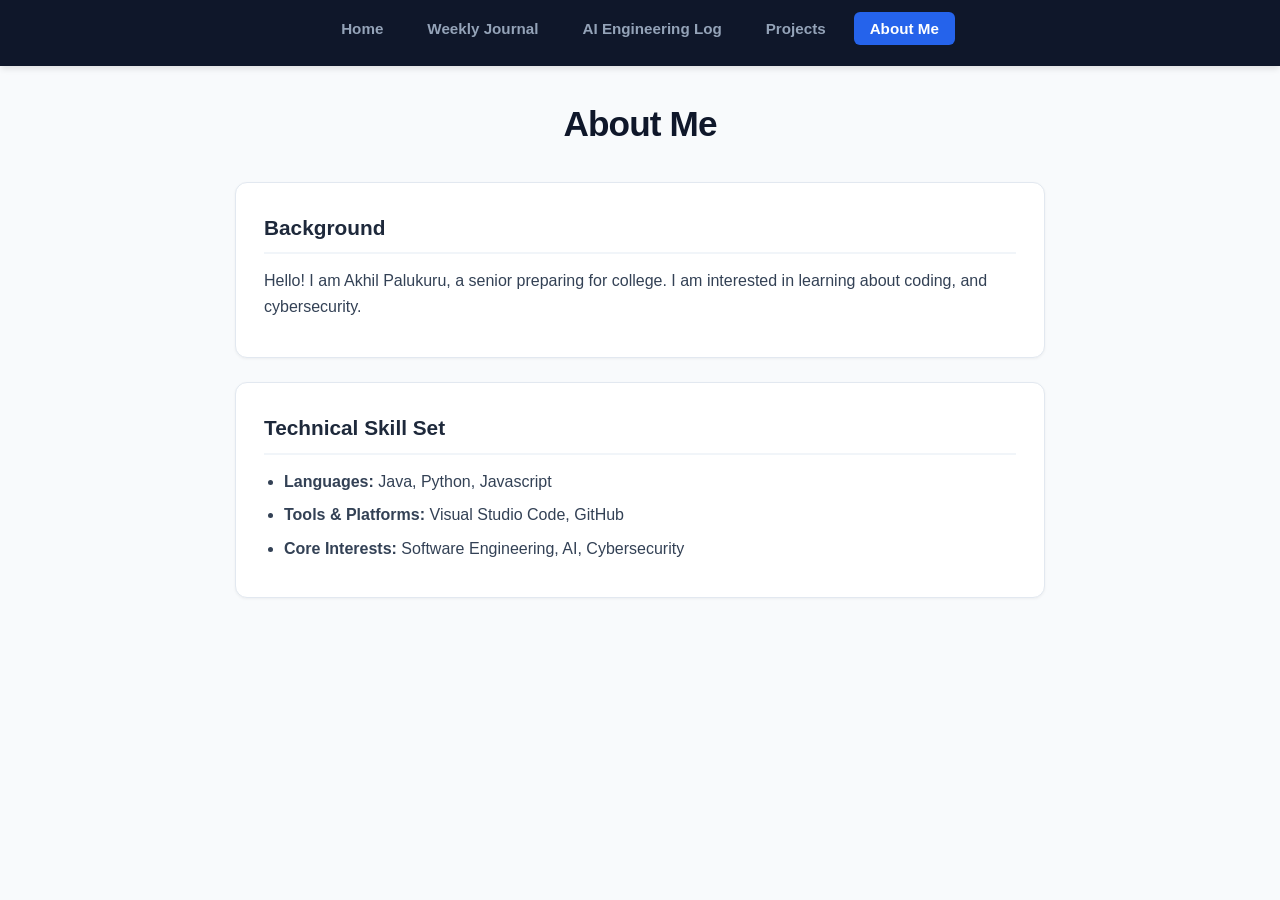
==== about.html @ a06fe555 "Summary" ====
<!DOCTYPE html>
<html lang="en">
<head>
    <meta charset="UTF-8">
    <meta name="viewport" content="width=device-width, initial-scale=1.0">
    <title>About Me - Developer Portfolio</title>
    <link rel="stylesheet" href="css/styles.css">
</head>
<body>

<nav class="navbar">
    <ul>
        <li><a href="index.html">Home</a></li>
        <li><a href="journal.html">Weekly Journal</a></li>
        <li><a href="ai-log.html">AI Engineering Log</a></li>
        <li><a href="projects.html">Projects</a></li>
        <li><a href="about.html" class="active">About Me</a></li>
    </ul>
</nav>

<main class="container">
    <header class="hero">
        <h1>About Me</h1>
    </header>

    <section class="card">
        <h2>Background</h2>
        <p>Hello! I am Akhil Palukuru, a senior preparing for college. I am interested in learning about coding, and cybersecurity.</p>
    </section>

    <section class="card">
        <h2>Technical Skill Set</h2>
        <ul class="styled-list">
            <li><strong>Languages:</strong> Java, Python, Javascript</li>
            <li><strong>Tools & Platforms:</strong> Visual Studio Code, GitHub</li>
            <li><strong>Core Interests:</strong> Software Engineering, AI, Cybersecurity</li>
        </ul>
    </section>
</main>

<script src="js/script.js"></script>
</body>
</html>
---- css/styles.css ----
* {
    box-sizing: border-box;
    margin: 0;
    padding: 0;
}

body {
    font-family: -apple-system, BlinkMacSystemFont, 'Segoe UI', Roboto, Helvetica, Arial, sans-serif;
    line-height: 1.6;
    background-color: #f8fafc;
    color: #1e293b;
    padding-bottom: 40px;
}

.container {
    max-width: 850px;
    margin: 30px auto;
    padding: 0 20px;
}

.navbar {
    background-color: #0f172a;
    padding: 1rem 0;
    position: sticky;
    top: 0;
    z-index: 100;
    box-shadow: 0 4px 6px -1px rgba(0, 0, 0, 0.1);
}

.navbar ul {
    list-style: none;
    display: flex;
    justify-content: center;
    gap: 12px;
    flex-wrap: wrap;
}

.navbar a {
    color: #94a3b8;
    text-decoration: none;
    font-weight: 600;
    font-size: 0.95rem;
    padding: 8px 16px;
    border-radius: 6px;
    transition: all 0.2s ease;
}

.navbar a:hover {
    color: #ffffff;
    background-color: #1e293b;
}

.navbar a.active {
    color: #ffffff;
    background-color: #2563eb;
}

header.hero {
    text-align: center;
    margin-bottom: 30px;
}

h1 {
    font-size: 2.2rem;
    color: #0f172a;
    letter-spacing: -0.025em;
}

#current-date {
    color: #64748b;
    font-size: 0.95rem;
    margin-top: 6px;
    font-weight: 500;
}

.card {
    background: #ffffff;
    padding: 28px;
    margin-bottom: 24px;
    border-radius: 12px;
    border: 1px solid #e2e8f0;
    box-shadow: 0 1px 3px rgba(0, 0, 0, 0.05);
}

h2 {
    color: #1e293b;
    font-size: 1.3rem;
    margin-bottom: 14px;
    border-bottom: 2px solid #f1f5f9;
    padding-bottom: 8px;
}

p {
    margin-bottom: 10px;
    color: #334155;
}

.profile-image-container {
    text-align: center;
    margin: 15px 0 20px 0;
}

.profile-pic {
    width: 140px;
    height: 140px;
    border-radius: 50%;
    object-fit: cover;
    border: 4px solid #2563eb;
    box-shadow: 0 4px 10px rgba(37, 99, 235, 0.2);
}

ol, ul.styled-list {
    margin-left: 20px;
    color: #334155;
}

li {
    margin-bottom: 8px;
}

.log-date {
    color: #64748b;
    font-size: 0.95rem;
    margin-bottom: 20px;
}

.log-item {
    margin-bottom: 16px;
}

.log-item h3 {
    font-size: 1rem;
    color: #0f172a;
    margin-bottom: 4px;
}

.log-item p {
    margin-bottom: 0;
    color: #334155;
}

code {
    background-color: #f1f5f9;
    color: #2563eb;
    padding: 2px 6px;
    border-radius: 4px;
    font-family: monospace;
    font-size: 0.9rem;
}

.btn {
    display: inline-block;
    background-color: #2563eb;
    color: #ffffff;
    padding: 10px 20px;
    text-decoration: none;
    border-radius: 6px;
    font-weight: 600;
    font-size: 0.9rem;
    transition: background-color 0.2s ease;
    margin-top: 10px;
}

.btn:hover {
    background-color: #1d4ed8;
}
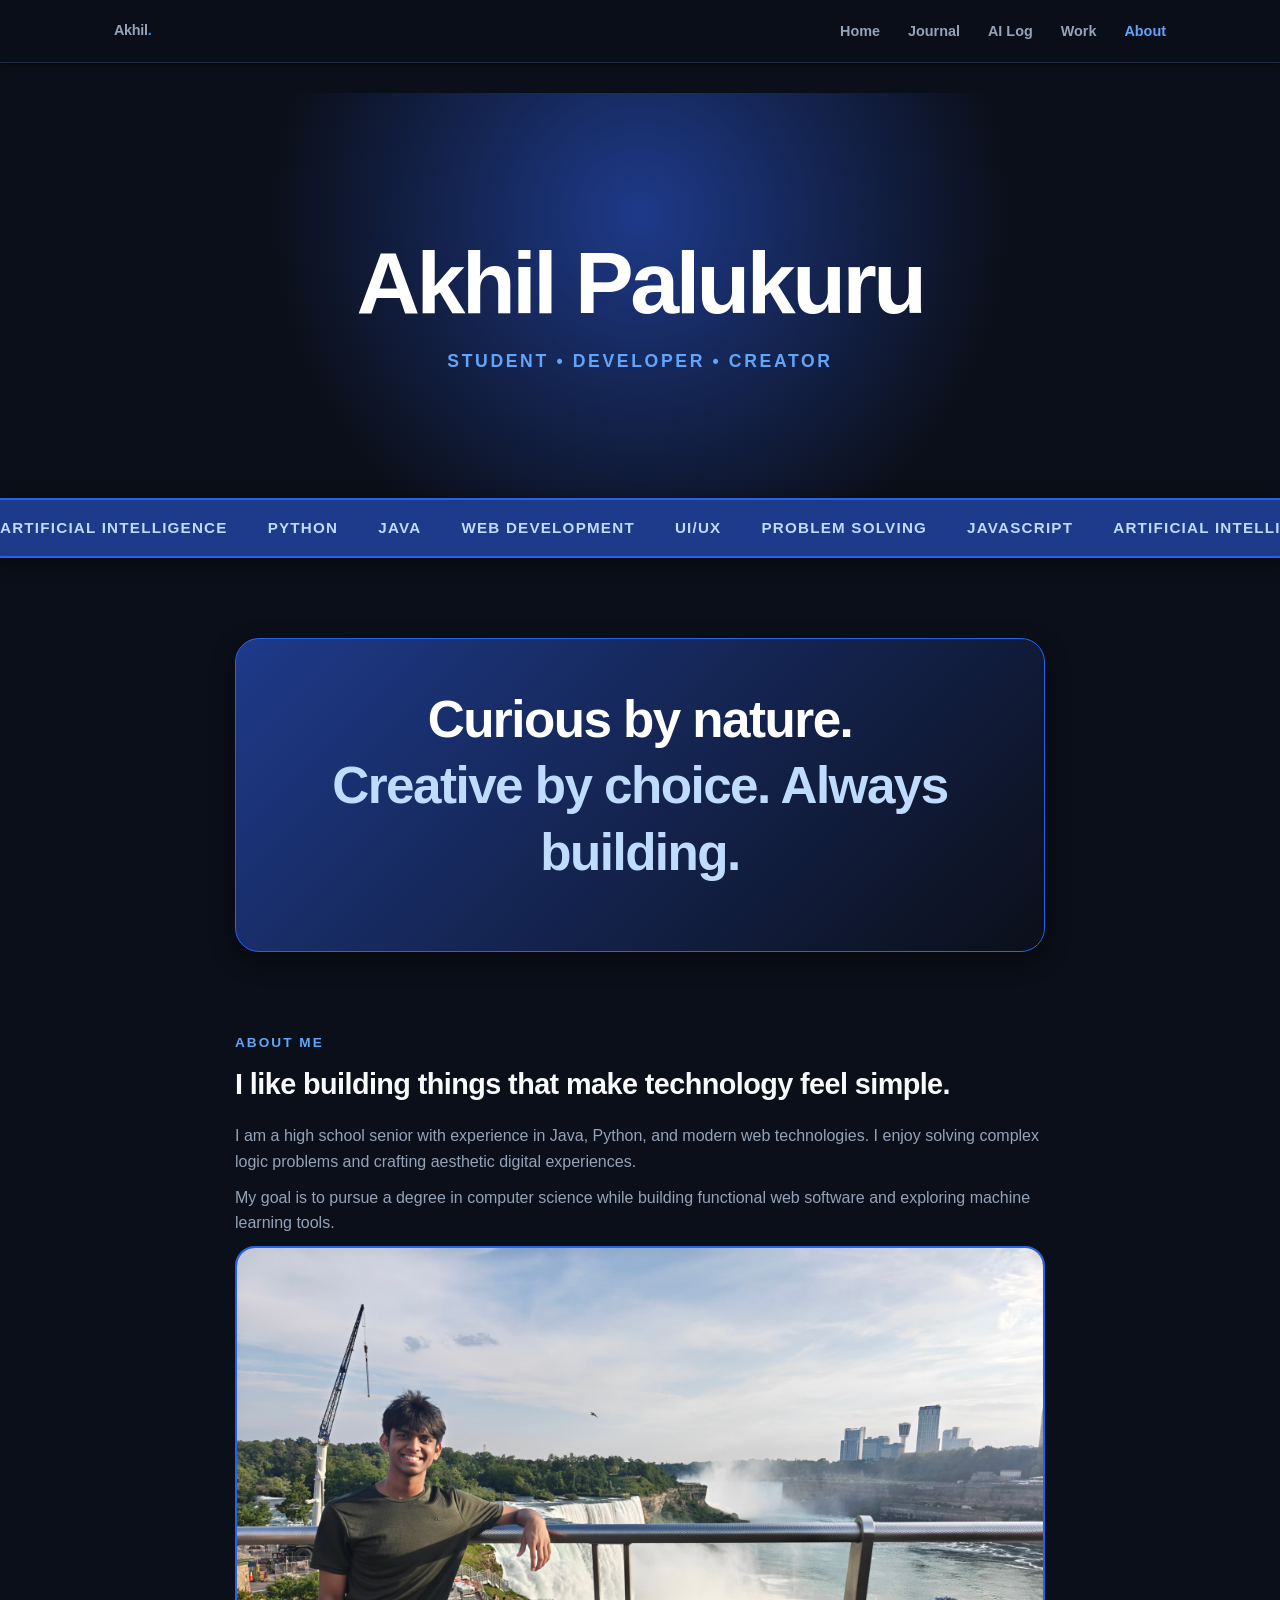
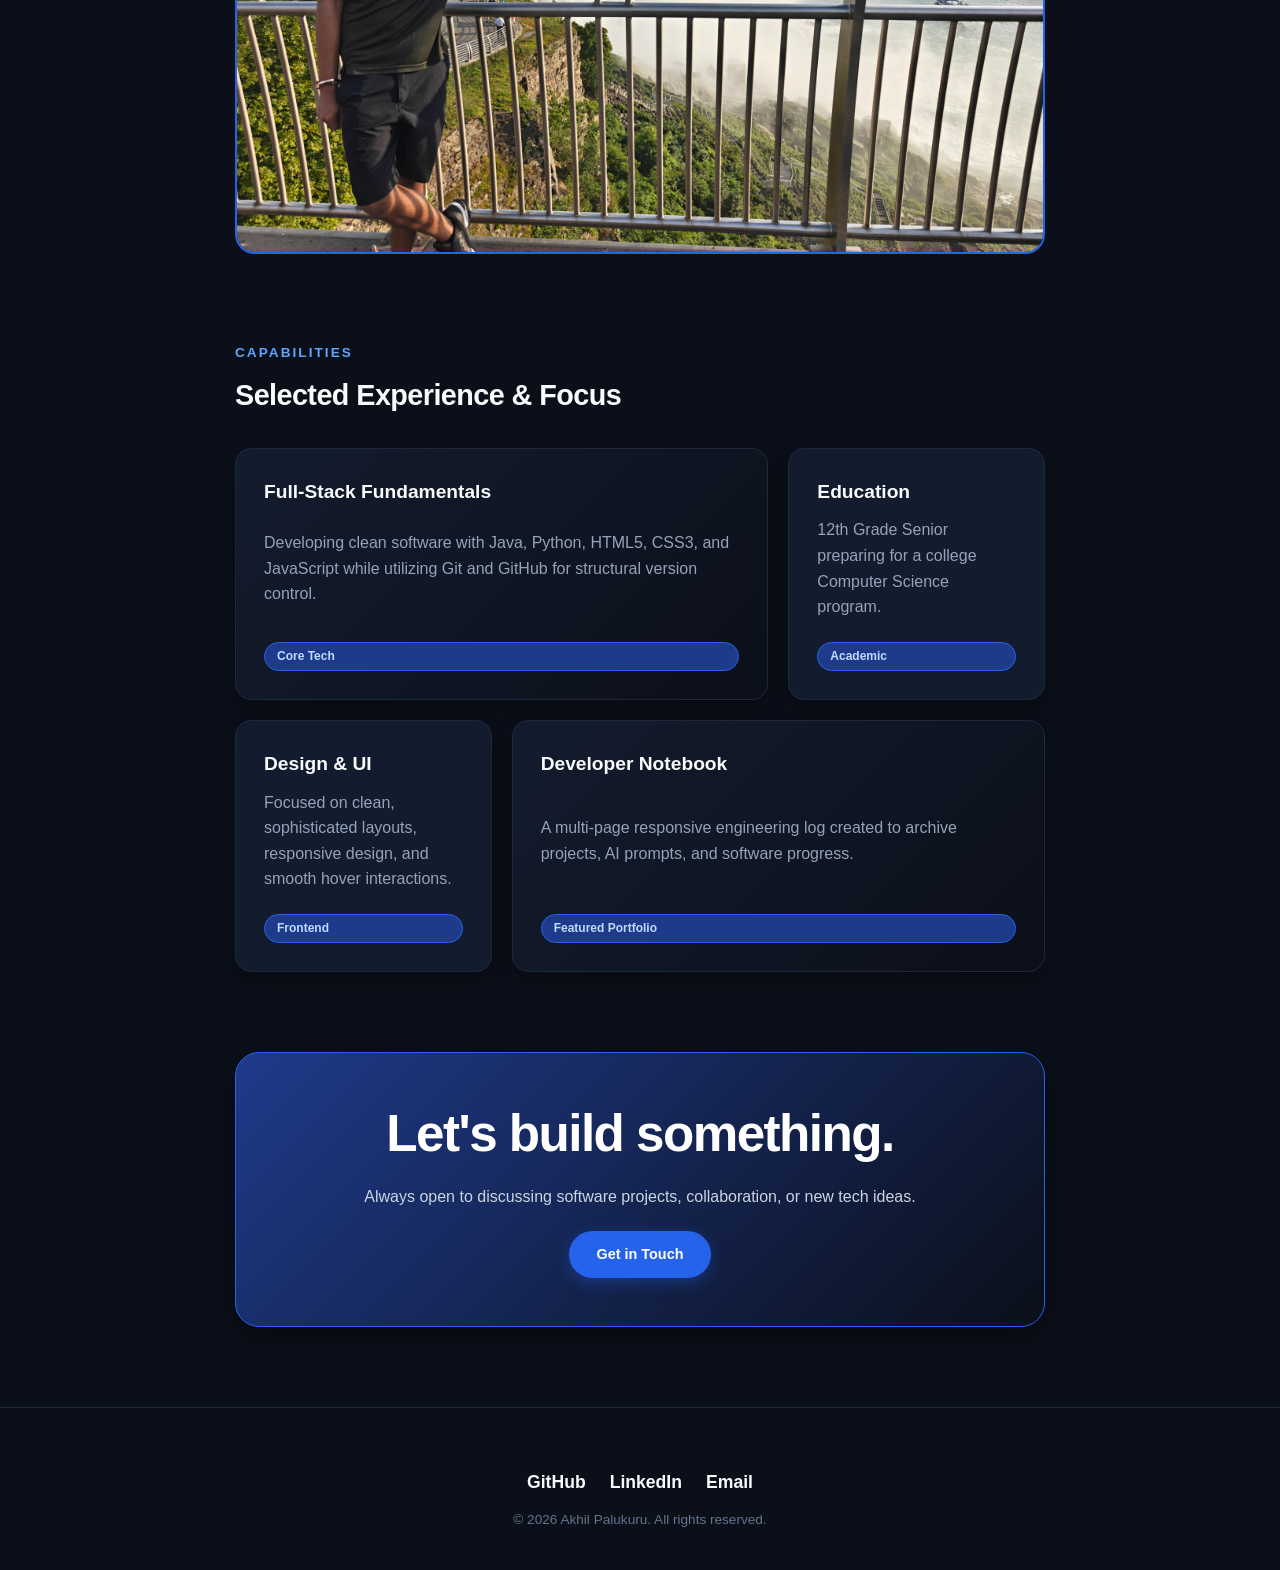
==== commit 986e5795: "New about me" ====
--- a/about.html
+++ b/about.html
@@ -3,40 +3,109 @@
 <head>
     <meta charset="UTF-8">
     <meta name="viewport" content="width=device-width, initial-scale=1.0">
-    <title>About Me - Developer Portfolio</title>
+    <title>About Me — Akhil Palukuru</title>
     <link rel="stylesheet" href="css/styles.css">
 </head>
-<body>
+<body class="light-theme">
 
 <nav class="navbar">
-    <ul>
-        <li><a href="index.html">Home</a></li>
-        <li><a href="journal.html">Weekly Journal</a></li>
-        <li><a href="ai-log.html">AI Engineering Log</a></li>
-        <li><a href="projects.html">Projects</a></li>
-        <li><a href="about.html" class="active">About Me</a></li>
-    </ul>
+    <div class="nav-container">
+        <a href="index.html" class="nav-logo">Akhil<span>.</span></a>
+        <ul>
+            <li><a href="index.html">Home</a></li>
+            <li><a href="journal.html">Journal</a></li>
+            <li><a href="ai-log.html">AI Log</a></li>
+            <li><a href="projects.html">Work</a></li>
+            <li><a href="about.html" class="active">About</a></li>
+        </ul>
+    </div>
 </nav>
 
 <main class="container">
-    <header class="hero">
-        <h1>About Me</h1>
+    <header class="hero-section">
+        <h1 class="hero-name">Akhil Palukuru</h1>
+        <p class="hero-subtitle">Student • Developer • Creator</p>
     </header>
 
-    <section class="card">
-        <h2>Background</h2>
-        <p>Hello! I am Akhil Palukuru, a senior preparing for college. I am interested in learning about coding, and cybersecurity.</p>
+    <div class="marquee-container">
+        <div class="marquee-content">
+            <span>Artificial Intelligence</span>
+            <span>Python</span>
+            <span>Java</span>
+            <span>Web Development</span>
+            <span>UI/UX</span>
+            <span>Problem Solving</span>
+            <span>JavaScript</span>
+            <span>Artificial Intelligence</span>
+            <span>Python</span>
+            <span>Java</span>
+            <span>Web Development</span>
+            <span>UI/UX</span>
+        </div>
+    </div>
+
+    <section class="editorial-statement">
+        <h2>Curious by nature. <br><span class="muted">Creative by choice. Always building.</span></h2>
     </section>
 
-    <section class="card">
-        <h2>Technical Skill Set</h2>
-        <ul class="styled-list">
-            <li><strong>Languages:</strong> Java, Python, Javascript</li>
-            <li><strong>Tools & Platforms:</strong> Visual Studio Code, GitHub</li>
-            <li><strong>Core Interests:</strong> Software Engineering, AI, Cybersecurity</li>
-        </ul>
+    <section class="about-two-column">
+        <div class="about-text">
+            <span class="section-label">ABOUT ME</span>
+            <h2>I like building things that make technology feel simple.</h2>
+            <p>I am a high school senior with experience in Java, Python, and modern web technologies. I enjoy solving complex logic problems and crafting aesthetic digital experiences.</p>
+            <p>My goal is to pursue a degree in computer science while building functional web software and exploring machine learning tools.</p>
+        </div>
+        <div class="about-image">
+            <img src="images/akhil.jpg" alt="Akhil Palukuru" class="headshot-mask">
+        </div>
+    </section>
+
+    <section class="bento-section">
+        <span class="section-label">CAPABILITIES</span>
+        <h2>Selected Experience & Focus</h2>
+
+        <div class="bento-grid">
+            <div class="bento-card bento-wide">
+                <h3>Full-Stack Fundamentals</h3>
+                <p>Developing clean software with Java, Python, HTML5, CSS3, and JavaScript while utilizing Git and GitHub for structural version control.</p>
+                <span class="tag">Core Tech</span>
+            </div>
+
+            <div class="bento-card">
+                <h3>Education</h3>
+                <p>12th Grade Senior preparing for a college Computer Science program.</p>
+                <span class="tag">Academic</span>
+            </div>
+
+            <div class="bento-card">
+                <h3>Design & UI</h3>
+                <p>Focused on clean, sophisticated layouts, responsive design, and smooth hover interactions.</p>
+                <span class="tag">Frontend</span>
+            </div>
+
+            <div class="bento-card bento-wide">
+                <h3>Developer Notebook</h3>
+                <p>A multi-page responsive engineering log created to archive projects, AI prompts, and software progress.</p>
+                <span class="tag">Featured Portfolio</span>
+            </div>
+        </div>
+    </section>
+
+    <section class="editorial-statement">
+        <h2>Let's build something.</h2>
+        <p>Always open to discussing software projects, collaboration, or new tech ideas.</p>
+        <a href="mailto:example@email.com" class="btn">Get in Touch</a>
     </section>
 </main>
+
+<footer class="footer">
+    <div class="footer-links">
+        <a href="https://github.com" target="_blank">GitHub</a>
+        <a href="https://linkedin.com" target="_blank">LinkedIn</a>
+        <a href="mailto:example@email.com">Email</a>
+    </div>
+    <p class="footer-copy">&copy; 2026 Akhil Palukuru. All rights reserved.</p>
+</footer>
 
 <script src="js/script.js"></script>
 </body>
--- a/css/styles.css
+++ b/css/styles.css
@@ -4,11 +4,16 @@
     padding: 0;
 }
 
+html {
+    scroll-behavior: smooth;
+    background-color: #0B0F19;
+}
+
 body {
     font-family: -apple-system, BlinkMacSystemFont, 'Segoe UI', Roboto, Helvetica, Arial, sans-serif;
     line-height: 1.6;
-    background-color: #f8fafc;
-    color: #1e293b;
+    background-color: #0B0F19;
+    color: #F8FAFC;
     padding-bottom: 40px;
 }
 
@@ -18,13 +23,17 @@
     padding: 0 20px;
 }
 
+/* ======================================================
+   NAVBAR & CORE LAYOUT
+   ====================================================== */
+
 .navbar {
-    background-color: #0f172a;
+    background-color: #0B0F19;
     padding: 1rem 0;
     position: sticky;
     top: 0;
     z-index: 100;
-    box-shadow: 0 4px 6px -1px rgba(0, 0, 0, 0.1);
+    box-shadow: 0 4px 6px -1px rgba(0, 0, 0, 0.4);
 }
 
 .navbar ul {
@@ -36,131 +45,533 @@
 }
 
 .navbar a {
-    color: #94a3b8;
+    color: #94A3B8;
     text-decoration: none;
     font-weight: 600;
     font-size: 0.95rem;
     padding: 8px 16px;
     border-radius: 6px;
-    transition: all 0.2s ease;
+    transition: color 0.3s ease, background-color 0.3s ease;
 }
 
 .navbar a:hover {
-    color: #ffffff;
-    background-color: #1e293b;
+    color: #FFFFFF;
+    background-color: #1E293B;
 }
 
 .navbar a.active {
-    color: #ffffff;
-    background-color: #2563eb;
-}
-
-header.hero {
-    text-align: center;
-    margin-bottom: 30px;
-}
-
-h1 {
-    font-size: 2.2rem;
-    color: #0f172a;
-    letter-spacing: -0.025em;
-}
-
-#current-date {
-    color: #64748b;
-    font-size: 0.95rem;
-    margin-top: 6px;
-    font-weight: 500;
+    color: #FFFFFF;
+    background-color: #2563EB;
+}
+
+h2 {
+    color: #F8FAFC;
+    font-size: 1.3rem;
+    margin-bottom: 14px;
+    border-bottom: 2px solid #1E293B;
+    padding-bottom: 8px;
+}
+
+p {
+    margin-bottom: 10px;
+    color: #94A3B8;
 }
 
 .card {
-    background: #ffffff;
+    background: #1E293B;
     padding: 28px;
     margin-bottom: 24px;
     border-radius: 12px;
-    border: 1px solid #e2e8f0;
-    box-shadow: 0 1px 3px rgba(0, 0, 0, 0.05);
-}
-
-h2 {
-    color: #1e293b;
-    font-size: 1.3rem;
-    margin-bottom: 14px;
-    border-bottom: 2px solid #f1f5f9;
-    padding-bottom: 8px;
-}
-
-p {
+    border: 1px solid #334155;
+    box-shadow: 0 4px 6px rgba(0, 0, 0, 0.3);
+}
+
+/* ======================================================
+   LIGHT THEME & HERO OVERRIDES
+   ====================================================== */
+
+body.light-theme {
+    background-color: #0B0F19 !important;
+    color: #F8FAFC;
+    padding-bottom: 0;
+}
+
+body.light-theme .navbar {
+    background: rgba(11, 15, 25, 0.9);
+    backdrop-filter: blur(12px);
+    -webkit-backdrop-filter: blur(12px);
+    border-bottom: 1px solid #1E293B;
+    padding: 18px 0;
+}
+
+body.light-theme .nav-container {
+    max-width: 1100px;
+    margin: 0 auto;
+    padding: 0 24px;
+    display: flex;
+    justify-content: space-between;
+    align-items: center;
+}
+
+body.light-theme .nav-logo {
+    font-weight: 700;
+    font-size: 1.1rem;
+    letter-spacing: -0.02em;
+    color: #FFFFFF;
+    text-decoration: none;
+}
+
+body.light-theme .nav-logo span {
+    color: #3B82F6;
+}
+
+body.light-theme .navbar ul {
+    gap: 28px;
+}
+
+body.light-theme .navbar a {
+    color: #94A3B8;
+    font-size: 0.9rem;
+    font-weight: 600;
+    padding: 0;
+    border-radius: 0;
+}
+
+body.light-theme .navbar a:hover,
+body.light-theme .navbar a.active {
+    color: #60A5FA;
+    background-color: transparent;
+}
+
+body.light-theme .hero-section {
+    min-height: 45vh;
+    display: flex;
+    flex-direction: column;
+    justify-content: center;
+    align-items: center;
+    text-align: center;
+    padding: 60px 20px 20px;
+    background: radial-gradient(circle at 50% 30%, #1E3A8A 0%, #0B0F19 75%);
+}
+
+body.light-theme .hero-name {
+    font-size: clamp(2.8rem, 7vw, 5.5rem);
+    font-weight: 800;
+    letter-spacing: -0.04em;
+    color: #FFFFFF;
+    line-height: 1.1;
+    margin-bottom: 16px;
+}
+
+body.light-theme .hero-subtitle {
+    font-size: 1.1rem;
+    color: #60A5FA;
+    text-transform: uppercase;
+    letter-spacing: 0.15em;
+    font-weight: 800;
+    margin-bottom: 20px;
+}
+
+body.light-theme .marquee-container {
+    width: 100vw;
+    position: relative;
+    left: 50%;
+    right: 50%;
+    margin-left: -50vw;
+    margin-right: -50vw;
+    overflow: hidden;
+    background: #1E3A8A;
+    border-top: 2px solid #2563EB;
+    border-bottom: 2px solid #2563EB;
+    padding: 16px 0;
+    margin-bottom: 60px;
+    box-shadow: 0 4px 20px rgba(0, 0, 0, 0.4);
+}
+
+body.light-theme .marquee-content {
+    display: flex;
+    gap: 40px;
+    white-space: nowrap;
+    animation: lightMarquee 22s linear infinite;
+}
+
+body.light-theme .marquee-content span {
+    color: #BFDBFE;
+    font-size: 0.95rem;
+    font-weight: 700;
+    letter-spacing: 0.08em;
+    text-transform: uppercase;
+}
+
+@keyframes lightMarquee {
+    0% { transform: translateX(0); }
+    100% { transform: translateX(-50%); }
+}
+
+body.light-theme .section-label {
+    color: #60A5FA;
+    font-size: 0.85rem;
+    font-weight: 800;
+    letter-spacing: 0.15em;
+    text-transform: uppercase;
+    margin-bottom: 8px;
+    display: block;
+}
+
+body.light-theme h2 {
+    font-size: 1.8rem;
+    color: #F8FAFC;
+    letter-spacing: -0.02em;
+    margin-bottom: 16px;
+    border-bottom: none;
+    padding-bottom: 0;
+}
+
+body.light-theme p {
+    color: #94A3B8;
+}
+
+/* ======================================================
+   INTEGRATED SCROLLYTELLING SYSTEM
+   ====================================================== */
+
+/* Top Progress Indicator Bar */
+.scroll-progress {
+    position: fixed;
+    top: 0;
+    left: 0;
+    height: 3px;
+    background: linear-gradient(90deg, #2563EB, #38BDF8);
+    width: 0%;
+    z-index: 1000;
+    transition: width 0.1s linear;
+}
+
+/* Scroll-Driven Two-Column Layout */
+.scrolly-container {
+    display: grid;
+    grid-template-columns: 1fr 1fr;
+    gap: 50px;
+    position: relative;
+    margin: 80px 0;
+}
+
+/* Sticky Visual Column (Pins while text scrolls) */
+.scrolly-sticky-visual {
+    position: sticky;
+    top: 120px;
+    height: 420px;
+    display: flex;
+    align-items: center;
+    justify-content: center;
+    background: #131C2E;
+    border-radius: 24px;
+    border: 1px solid #1E293B;
+    box-shadow: 0 10px 30px rgba(0, 0, 0, 0.4);
+    overflow: hidden;
+}
+
+.visual-card {
+    position: absolute;
+    width: 100%;
+    height: 100%;
+    display: flex;
+    align-items: center;
+    justify-content: center;
+    padding: 30px;
+    opacity: 0;
+    transform: scale(0.9) translateY(20px);
+    transition: opacity 0.6s cubic-bezier(0.22, 1, 0.36, 1),
+                transform 0.6s cubic-bezier(0.22, 1, 0.36, 1);
+    pointer-events: none;
+}
+
+.visual-card.active {
+    opacity: 1;
+    transform: scale(1) translateY(0);
+    pointer-events: auto;
+}
+
+/* Interactive Card Previews inside Visual Slot */
+.headshot-wrapper {
+    width: 200px;
+    height: 240px;
+}
+
+.headshot-mask {
+    width: 100%;
+    height: 100%;
+    object-fit: cover;
+    border-radius: 20px;
+    border: 2px solid #2563EB;
+}
+
+.code-preview-card {
+    background: #0B0F19;
+    border: 1px solid #1E293B;
+    border-radius: 12px;
+    padding: 20px;
+    width: 100%;
+    max-width: 320px;
+    box-shadow: 0 8px 20px rgba(0, 0, 0, 0.5);
+}
+
+.card-header {
+    display: flex;
+    gap: 6px;
+    margin-bottom: 12px;
+}
+
+.dot {
+    width: 10px;
+    height: 10px;
+    border-radius: 50%;
+}
+.dot.red { background: #EF4444; }
+.dot.yellow { background: #F59E0B; }
+.dot.green { background: #10B981; }
+
+.code-preview-card pre {
+    color: #BFDBFE;
+    font-family: monospace;
+    font-size: 0.85rem;
+    white-space: pre-wrap;
+}
+
+.stats-badge-card {
+    text-align: center;
+}
+
+.badge-number {
+    display: block;
+    font-size: 4rem;
+    font-weight: 800;
+    color: #60A5FA;
+    line-height: 1;
+}
+
+.badge-text {
+    color: #94A3B8;
+    font-weight: 600;
+    font-size: 0.95rem;
+}
+
+/* Narrative Text Content Sections */
+.scrolly-content {
+    display: flex;
+    flex-direction: column;
+}
+
+.scrolly-step {
+    min-height: 70vh;
+    display: flex;
+    flex-direction: column;
+    justify-content: center;
+    padding: 20px 0;
+}
+
+.scrolly-step h2 {
+    font-size: 2rem;
+    color: #F8FAFC;
+    margin-top: 8px;
+    margin-bottom: 16px;
+}
+
+.scrolly-step p {
+    font-size: 1.05rem;
+    line-height: 1.8;
+    color: #94A3B8;
+}
+
+/* Scroll-triggered reveal state */
+.scroll-reveal {
+    opacity: 0;
+    transform: translateY(30px);
+}
+
+/* ======================================================
+   BENTO GRID & FOOTER
+   ====================================================== */
+
+body.light-theme .bento-section {
+    margin: 80px 0;
+}
+
+body.light-theme .bento-grid {
+    display: grid;
+    grid-template-columns: repeat(3, 1fr);
+    gap: 20px;
+    margin-top: 30px;
+}
+
+body.light-theme .bento-card {
+    background: #131C2E;
+    border: 1px solid #1E293B;
+    border-radius: 16px;
+    padding: 28px;
+    position: relative;
+    transition: transform 0.3s cubic-bezier(0.16, 1, 0.3, 1), border-color 0.3s ease, box-shadow 0.3s ease;
+    display: flex;
+    flex-direction: column;
+    justify-content: space-between;
+    box-shadow: 0 8px 20px rgba(0, 0, 0, 0.3);
+}
+
+body.light-theme .bento-wide {
+    grid-column: span 2;
+    background: linear-gradient(135deg, #131C2E 0%, #0B0F19 100%);
+}
+
+body.light-theme .bento-card:hover {
+    transform: translateY(-4px);
+    border-color: #2563EB;
+    box-shadow: 0 12px 25px rgba(37, 99, 235, 0.25);
+}
+
+body.light-theme .bento-card h3 {
+    color: #F8FAFC;
+    font-size: 1.2rem;
     margin-bottom: 10px;
-    color: #334155;
-}
-
-.profile-image-container {
+}
+
+body.light-theme .bento-card p {
+    color: #94A3B8;
+}
+
+body.light-theme .tag {
+    display: inline-block;
+    font-size: 0.75rem;
+    color: #BFDBFE;
+    background: #1E3A8A;
+    border: 1px solid #2563EB;
+    padding: 4px 12px;
+    border-radius: 20px;
+    font-weight: 700;
+    margin-top: 12px;
+}
+
+body.light-theme .editorial-statement {
     text-align: center;
-    margin: 15px 0 20px 0;
-}
-
-.profile-pic {
-    width: 140px;
-    height: 140px;
-    border-radius: 50%;
-    object-fit: cover;
-    border: 4px solid #2563eb;
-    box-shadow: 0 4px 10px rgba(37, 99, 235, 0.2);
-}
-
-ol, ul.styled-list {
-    margin-left: 20px;
-    color: #334155;
-}
-
-li {
-    margin-bottom: 8px;
-}
-
-.log-date {
-    color: #64748b;
-    font-size: 0.95rem;
-    margin-bottom: 20px;
-}
-
-.log-item {
-    margin-bottom: 16px;
-}
-
-.log-item h3 {
-    font-size: 1rem;
-    color: #0f172a;
-    margin-bottom: 4px;
-}
-
-.log-item p {
-    margin-bottom: 0;
-    color: #334155;
-}
-
-code {
-    background-color: #f1f5f9;
-    color: #2563eb;
-    padding: 2px 6px;
-    border-radius: 4px;
-    font-family: monospace;
+    margin: 80px 0;
+    padding: 48px 24px;
+    background: linear-gradient(135deg, #1E3A8A 0%, #0B0F19 100%);
+    border: 1px solid #2563EB;
+    border-radius: 24px;
+    box-shadow: 0 8px 25px rgba(0, 0, 0, 0.4);
+}
+
+body.light-theme .editorial-statement h2 {
+    font-size: clamp(1.8rem, 4vw, 3.2rem);
+    font-weight: 800;
+    color: #FFFFFF;
+    line-height: 1.3;
+    letter-spacing: -0.03em;
+}
+
+body.light-theme .editorial-statement span.muted {
+    color: #BFDBFE;
+}
+
+body.light-theme .editorial-statement p {
+    color: #CBD5E1;
+}
+
+body.light-theme .btn {
+    display: inline-block;
+    background: #2563EB;
+    color: #FFFFFF;
+    padding: 12px 28px;
+    border-radius: 30px;
+    font-weight: 700;
     font-size: 0.9rem;
-}
-
-.btn {
-    display: inline-block;
-    background-color: #2563eb;
-    color: #ffffff;
-    padding: 10px 20px;
     text-decoration: none;
-    border-radius: 6px;
+    transition: background 0.3s ease, transform 0.2s ease, box-shadow 0.3s ease;
+    margin-top: 12px;
+    border: none;
+    box-shadow: 0 4px 15px rgba(37, 99, 235, 0.35);
+}
+
+body.light-theme .btn:hover {
+    background: #1D4ED8;
+    transform: translateY(-2px);
+    box-shadow: 0 8px 20px rgba(29, 78, 216, 0.45);
+}
+
+body.light-theme .footer {
+    text-align: center;
+    padding: 60px 0 30px;
+    border-top: 1px solid #1E293B;
+    margin-top: 80px;
+}
+
+body.light-theme .footer-links {
+    display: flex;
+    justify-content: center;
+    gap: 24px;
+    margin-bottom: 12px;
+}
+
+body.light-theme .footer-links a {
+    color: #F8FAFC;
+    font-size: 1.1rem;
     font-weight: 600;
-    font-size: 0.9rem;
-    transition: background-color 0.2s ease;
-    margin-top: 10px;
-}
-
-.btn:hover {
-    background-color: #1d4ed8;
+    text-decoration: none;
+    position: relative;
+}
+
+body.light-theme .footer-links a::after {
+    content: '';
+    position: absolute;
+    width: 0%;
+    height: 2px;
+    bottom: -2px;
+    left: 0;
+    background-color: #2563EB;
+    transition: width 0.3s ease;
+}
+
+body.light-theme .footer-links a:hover::after {
+    width: 100%;
+}
+
+body.light-theme .footer-copy {
+    color: #64748B;
+    font-size: 0.85rem;
+}
+
+/* Responsive Rules */
+@media (max-width: 850px) {
+    body.light-theme .bento-grid {
+        grid-template-columns: repeat(2, 1fr);
+    }
+
+    .scrolly-container {
+        grid-template-columns: 1fr;
+    }
+
+    .scrolly-sticky-visual {
+        position: relative;
+        top: 0;
+        height: 300px;
+        margin-bottom: 40px;
+    }
+
+    .scrolly-step {
+        min-height: auto;
+        margin-bottom: 60px;
+    }
+}
+
+@media (max-width: 600px) {
+    body.light-theme .bento-grid {
+        grid-template-columns: 1fr;
+    }
+
+    body.light-theme .bento-wide {
+        grid-column: span 1;
+    }
+
+    body.light-theme .navbar ul {
+        gap: 14px;
+    }
 }
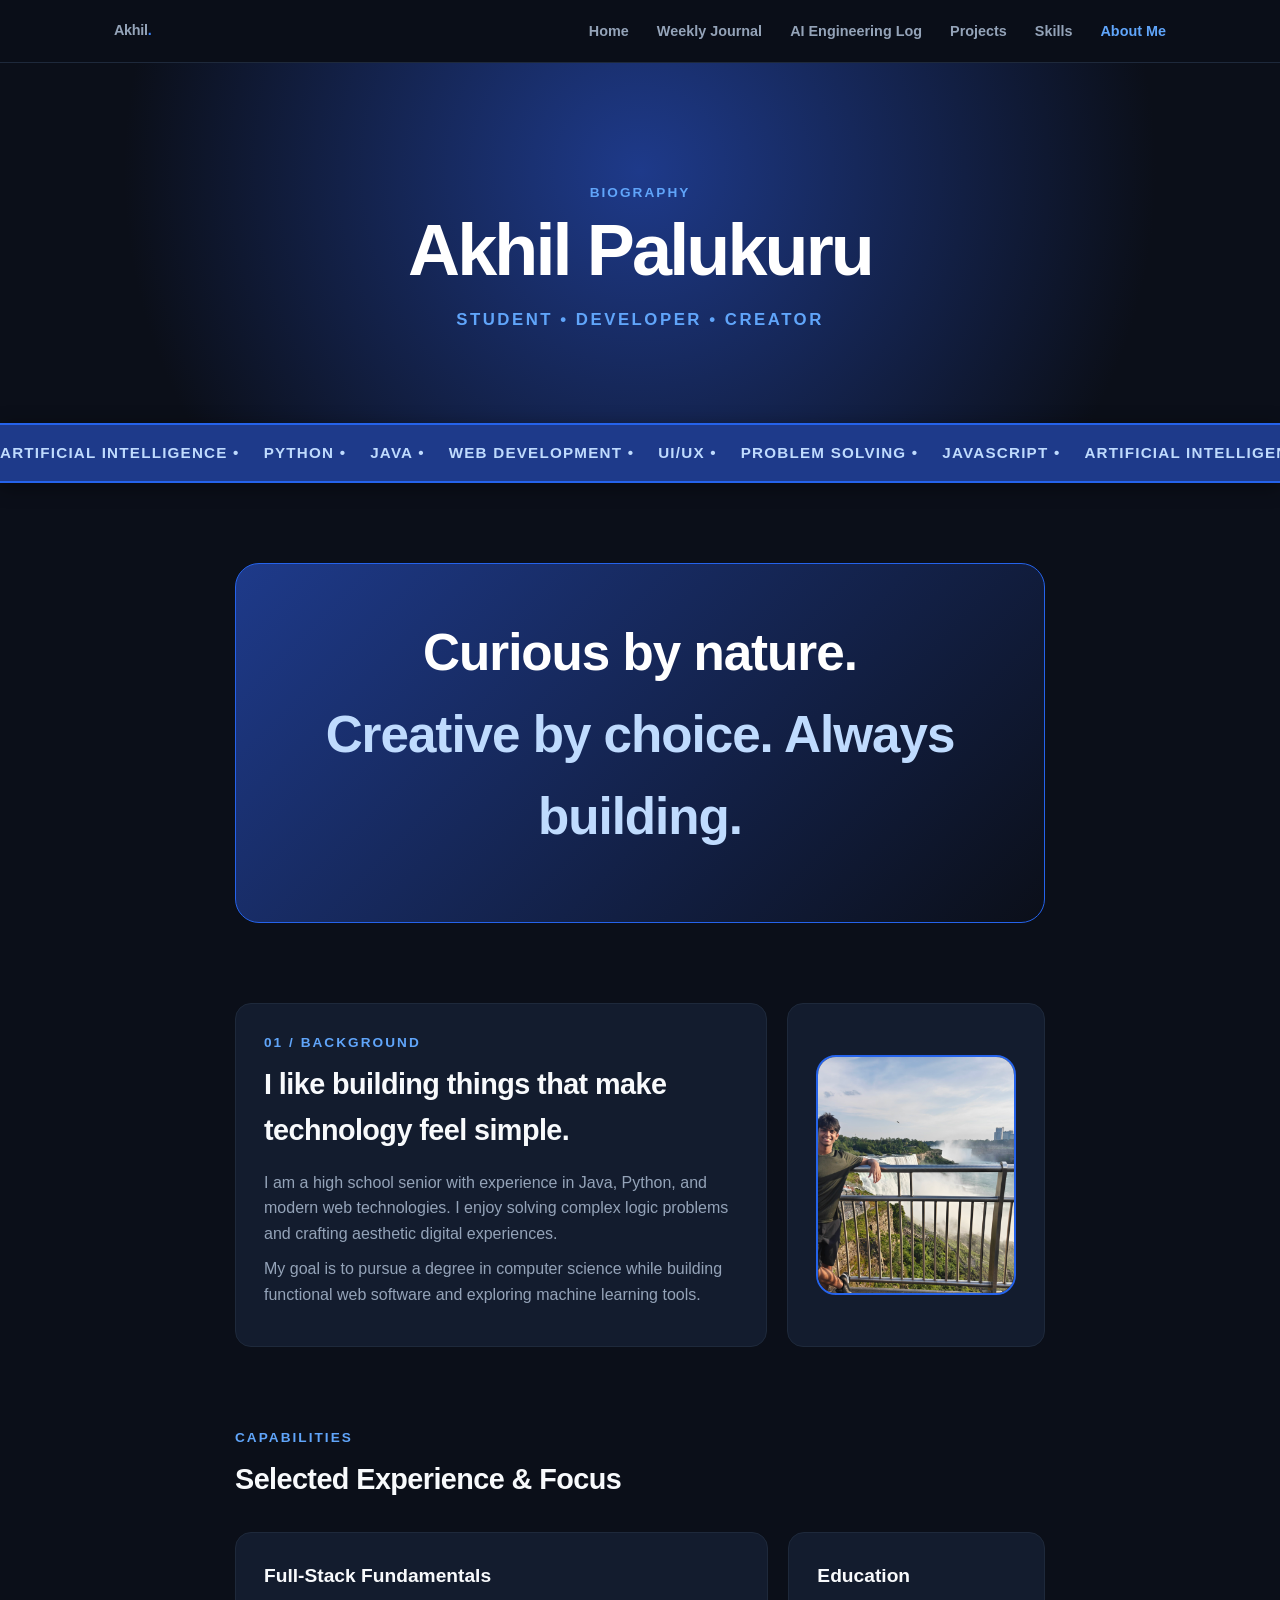
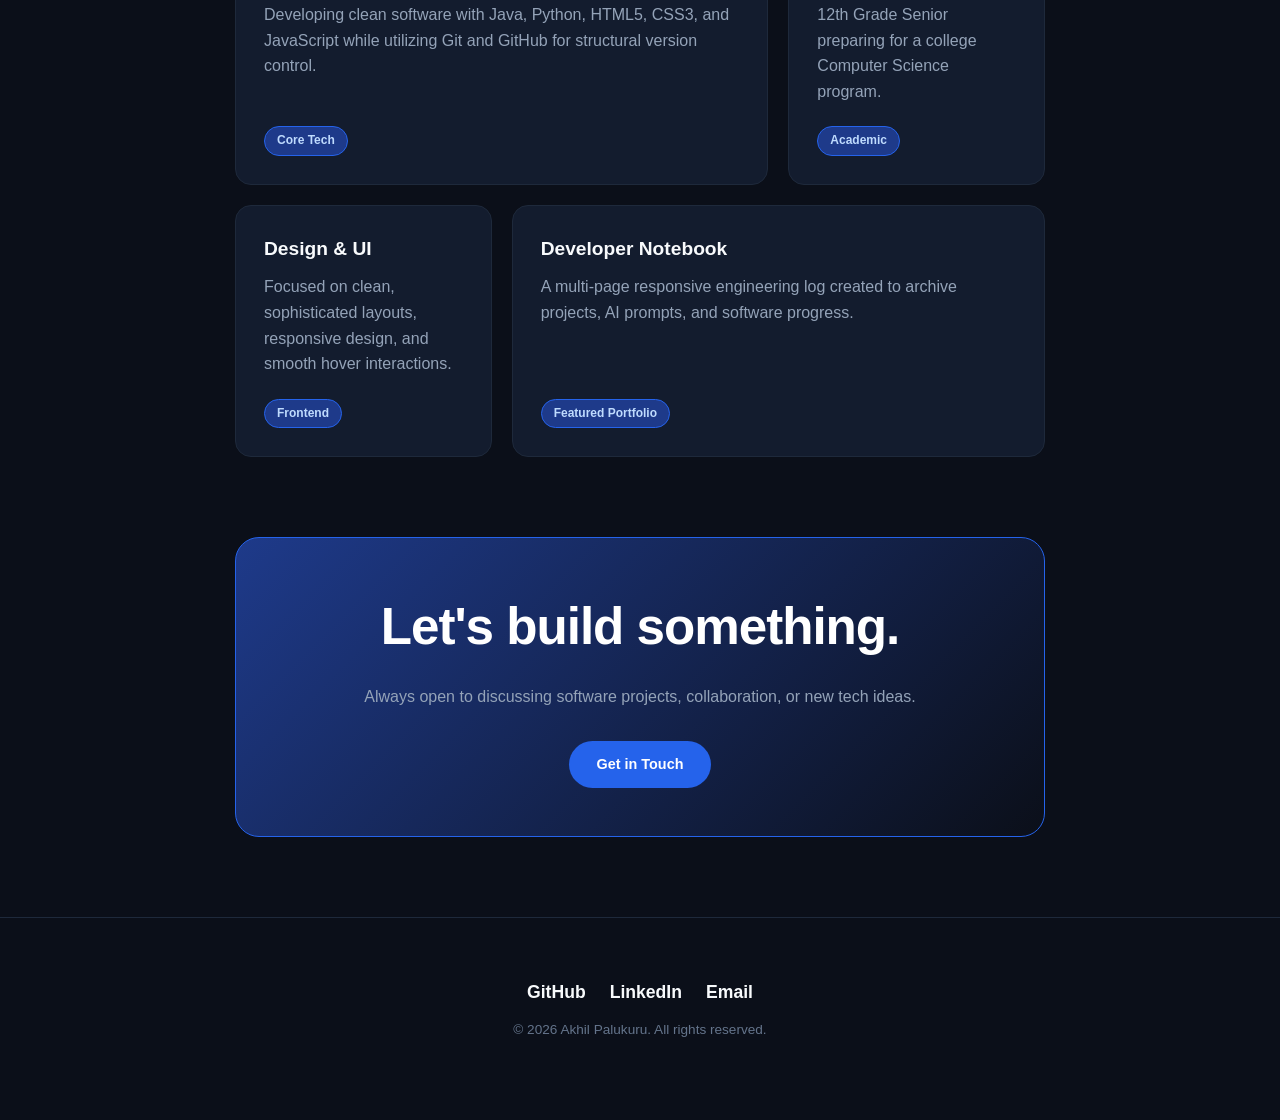
==== commit f81f66f8: "New changes" ====
--- a/about.html
+++ b/about.html
@@ -6,102 +6,146 @@
     <title>About Me — Akhil Palukuru</title>
     <link rel="stylesheet" href="css/styles.css">
 </head>
-<body class="light-theme">
+<body class="dark-theme">
 
+<!-- Scroll Progress Bar -->
+<div class="scroll-progress" id="scrollProgress"></div>
+
+<!-- Navigation Bar -->
 <nav class="navbar">
     <div class="nav-container">
         <a href="index.html" class="nav-logo">Akhil<span>.</span></a>
         <ul>
             <li><a href="index.html">Home</a></li>
-            <li><a href="journal.html">Journal</a></li>
-            <li><a href="ai-log.html">AI Log</a></li>
-            <li><a href="projects.html">Work</a></li>
-            <li><a href="about.html" class="active">About</a></li>
+            <li><a href="journal.html">Weekly Journal</a></li>
+            <li><a href="ai-log.html">AI Engineering Log</a></li>
+            <li><a href="projects.html">Projects</a></li>
+            <li><a href="skills.html">Skills</a></li>
+            <li><a href="about.html" class="active">About Me</a></li>
         </ul>
     </div>
 </nav>
 
-<main class="container">
-    <header class="hero-section">
-        <h1 class="hero-name">Akhil Palukuru</h1>
-        <p class="hero-subtitle">Student • Developer • Creator</p>
-    </header>
+<!-- Hero Section -->
+<header class="hero-section">
+    <span class="section-label">Biography</span>
+    <h1 class="hero-name">Akhil Palukuru</h1>
+    <p class="hero-subtitle">Student &bull; Developer &bull; Creator</p>
+</header>
 
-    <div class="marquee-container">
-        <div class="marquee-content">
-            <span>Artificial Intelligence</span>
-            <span>Python</span>
-            <span>Java</span>
-            <span>Web Development</span>
-            <span>UI/UX</span>
-            <span>Problem Solving</span>
-            <span>JavaScript</span>
-            <span>Artificial Intelligence</span>
-            <span>Python</span>
-            <span>Java</span>
-            <span>Web Development</span>
-            <span>UI/UX</span>
+<!-- Marquee Banner -->
+<div class="marquee-container">
+    <div class="marquee-content">
+        <div class="marquee-track">
+            <span>Artificial Intelligence &bull;</span>
+            <span>Python &bull;</span>
+            <span>Java &bull;</span>
+            <span>Web Development &bull;</span>
+            <span>UI/UX &bull;</span>
+            <span>Problem Solving &bull;</span>
+            <span>JavaScript &bull;</span>
+        </div>
+        <div class="marquee-track" aria-hidden="true">
+            <span>Artificial Intelligence &bull;</span>
+            <span>Python &bull;</span>
+            <span>Java &bull;</span>
+            <span>Web Development &bull;</span>
+            <span>UI/UX &bull;</span>
+            <span>Problem Solving &bull;</span>
+            <span>JavaScript &bull;</span>
         </div>
     </div>
+</div>
 
+<main class="container">
+
+    <!-- Statement Section -->
     <section class="editorial-statement">
         <h2>Curious by nature. <br><span class="muted">Creative by choice. Always building.</span></h2>
     </section>
 
-    <section class="about-two-column">
-        <div class="about-text">
-            <span class="section-label">ABOUT ME</span>
-            <h2>I like building things that make technology feel simple.</h2>
-            <p>I am a high school senior with experience in Java, Python, and modern web technologies. I enjoy solving complex logic problems and crafting aesthetic digital experiences.</p>
-            <p>My goal is to pursue a degree in computer science while building functional web software and exploring machine learning tools.</p>
-        </div>
-        <div class="about-image">
-            <img src="images/akhil.jpg" alt="Akhil Palukuru" class="headshot-mask">
+    <!-- About Grid Section -->
+    <section class="bento-section">
+        <div class="bento-grid">
+            <div class="bento-card bento-wide">
+                <div>
+                    <span class="section-label">01 / Background</span>
+                    <h2>I like building things that make technology feel simple.</h2>
+                    <p>I am a high school senior with experience in Java, Python, and modern web technologies. I enjoy solving complex logic problems and crafting aesthetic digital experiences.</p>
+                    <p>My goal is to pursue a degree in computer science while building functional web software and exploring machine learning tools.</p>
+                </div>
+            </div>
+
+            <div class="bento-card" style="display: flex; align-items: center; justify-content: center;">
+                <div class="headshot-wrapper">
+                    <img src="images/akhil.jpg" alt="Akhil Palukuru" class="headshot-mask">
+                </div>
+            </div>
         </div>
     </section>
 
+    <!-- Capabilities Bento Grid -->
     <section class="bento-section">
-        <span class="section-label">CAPABILITIES</span>
+        <span class="section-label">Capabilities</span>
         <h2>Selected Experience & Focus</h2>
 
         <div class="bento-grid">
             <div class="bento-card bento-wide">
-                <h3>Full-Stack Fundamentals</h3>
-                <p>Developing clean software with Java, Python, HTML5, CSS3, and JavaScript while utilizing Git and GitHub for structural version control.</p>
-                <span class="tag">Core Tech</span>
+                <div>
+                    <h3>Full-Stack Fundamentals</h3>
+                    <p>Developing clean software with Java, Python, HTML5, CSS3, and JavaScript while utilizing Git and GitHub for structural version control.</p>
+                </div>
+                <div>
+                    <span class="tag">Core Tech</span>
+                </div>
             </div>
 
             <div class="bento-card">
-                <h3>Education</h3>
-                <p>12th Grade Senior preparing for a college Computer Science program.</p>
-                <span class="tag">Academic</span>
+                <div>
+                    <h3>Education</h3>
+                    <p>12th Grade Senior preparing for a college Computer Science program.</p>
+                </div>
+                <div>
+                    <span class="tag">Academic</span>
+                </div>
             </div>
 
             <div class="bento-card">
-                <h3>Design & UI</h3>
-                <p>Focused on clean, sophisticated layouts, responsive design, and smooth hover interactions.</p>
-                <span class="tag">Frontend</span>
+                <div>
+                    <h3>Design & UI</h3>
+                    <p>Focused on clean, sophisticated layouts, responsive design, and smooth hover interactions.</p>
+                </div>
+                <div>
+                    <span class="tag">Frontend</span>
+                </div>
             </div>
 
             <div class="bento-card bento-wide">
-                <h3>Developer Notebook</h3>
-                <p>A multi-page responsive engineering log created to archive projects, AI prompts, and software progress.</p>
-                <span class="tag">Featured Portfolio</span>
+                <div>
+                    <h3>Developer Notebook</h3>
+                    <p>A multi-page responsive engineering log created to archive projects, AI prompts, and software progress.</p>
+                </div>
+                <div>
+                    <span class="tag">Featured Portfolio</span>
+                </div>
             </div>
         </div>
     </section>
 
+    <!-- Call to Action Banner -->
     <section class="editorial-statement">
         <h2>Let's build something.</h2>
-        <p>Always open to discussing software projects, collaboration, or new tech ideas.</p>
+        <p class="muted" style="margin-bottom: 20px;">Always open to discussing software projects, collaboration, or new tech ideas.</p>
         <a href="mailto:example@email.com" class="btn">Get in Touch</a>
     </section>
+
 </main>
 
+<!-- Footer Section -->
 <footer class="footer">
     <div class="footer-links">
-        <a href="https://github.com" target="_blank">GitHub</a>
-        <a href="https://linkedin.com" target="_blank">LinkedIn</a>
+        <a href="https://github.com" target="_blank" rel="noopener">GitHub</a>
+        <a href="https://linkedin.com" target="_blank" rel="noopener">LinkedIn</a>
         <a href="mailto:example@email.com">Email</a>
     </div>
     <p class="footer-copy">&copy; 2026 Akhil Palukuru. All rights reserved.</p>
--- a/css/styles.css
+++ b/css/styles.css
@@ -6,15 +6,32 @@
 
 html {
     scroll-behavior: smooth;
-    background-color: #0B0F19;
-}
+}
+
+/* ======================================================
+   THEME VARIABLES & BASE STYLES
+   ====================================================== */
 
 body {
     font-family: -apple-system, BlinkMacSystemFont, 'Segoe UI', Roboto, Helvetica, Arial, sans-serif;
     line-height: 1.6;
-    background-color: #0B0F19;
-    color: #F8FAFC;
     padding-bottom: 40px;
+    transition: background-color 0.3s ease, color 0.3s ease;
+}
+
+/* Dark Theme (Default) */
+body,
+body.dark-theme,
+html.dark-theme body {
+    background-color: #0B0F19 !important;
+    color: #F8FAFC !important;
+}
+
+/* Light Theme Override */
+body.light-theme,
+html.light-theme body {
+    background-color: #F8FAFC !important;
+    color: #0F172A !important;
 }
 
 .container {
@@ -23,88 +40,47 @@
     padding: 0 20px;
 }
 
-/* ======================================================
-   NAVBAR & CORE LAYOUT
-   ====================================================== */
-
-.navbar {
-    background-color: #0B0F19;
-    padding: 1rem 0;
-    position: sticky;
-    top: 0;
-    z-index: 100;
-    box-shadow: 0 4px 6px -1px rgba(0, 0, 0, 0.4);
-}
-
-.navbar ul {
-    list-style: none;
-    display: flex;
-    justify-content: center;
-    gap: 12px;
-    flex-wrap: wrap;
-}
-
-.navbar a {
-    color: #94A3B8;
-    text-decoration: none;
-    font-weight: 600;
-    font-size: 0.95rem;
-    padding: 8px 16px;
-    border-radius: 6px;
-    transition: color 0.3s ease, background-color 0.3s ease;
-}
-
-.navbar a:hover {
-    color: #FFFFFF;
-    background-color: #1E293B;
-}
-
-.navbar a.active {
-    color: #FFFFFF;
-    background-color: #2563EB;
-}
-
-h2 {
-    color: #F8FAFC;
-    font-size: 1.3rem;
-    margin-bottom: 14px;
-    border-bottom: 2px solid #1E293B;
-    padding-bottom: 8px;
-}
-
 p {
     margin-bottom: 10px;
     color: #94A3B8;
 }
 
-.card {
-    background: #1E293B;
-    padding: 28px;
-    margin-bottom: 24px;
-    border-radius: 12px;
-    border: 1px solid #334155;
-    box-shadow: 0 4px 6px rgba(0, 0, 0, 0.3);
+body.light-theme p {
+    color: #475569;
+}
+
+h2 {
+    font-size: 1.8rem;
+    color: #F8FAFC;
+    letter-spacing: -0.02em;
+    margin-bottom: 16px;
+}
+
+body.light-theme h2 {
+    color: #0F172A;
 }
 
 /* ======================================================
-   LIGHT THEME & HERO OVERRIDES
+   NAVBAR & TOGGLE BUTTON
    ====================================================== */
 
-body.light-theme {
-    background-color: #0B0F19 !important;
-    color: #F8FAFC;
-    padding-bottom: 0;
-}
-
-body.light-theme .navbar {
+.navbar {
     background: rgba(11, 15, 25, 0.9);
     backdrop-filter: blur(12px);
     -webkit-backdrop-filter: blur(12px);
     border-bottom: 1px solid #1E293B;
     padding: 18px 0;
-}
-
-body.light-theme .nav-container {
+    position: sticky;
+    top: 0;
+    z-index: 100;
+}
+
+body.light-theme .navbar {
+    background: rgba(255, 255, 255, 0.9);
+    border-bottom: 1px solid #E2E8F0;
+}
+
+.nav-container {
     max-width: 1100px;
     margin: 0 auto;
     padding: 0 24px;
@@ -113,7 +89,7 @@
     align-items: center;
 }
 
-body.light-theme .nav-logo {
+.nav-logo {
     font-weight: 700;
     font-size: 1.1rem;
     letter-spacing: -0.02em;
@@ -121,30 +97,72 @@
     text-decoration: none;
 }
 
-body.light-theme .nav-logo span {
+body.light-theme .nav-logo {
+    color: #0F172A;
+}
+
+.nav-logo span {
     color: #3B82F6;
 }
 
-body.light-theme .navbar ul {
+.navbar ul {
+    list-style: none;
+    display: flex;
+    align-items: center;
     gap: 28px;
+    flex-wrap: wrap;
+}
+
+.navbar a {
+    color: #94A3B8;
+    text-decoration: none;
+    font-weight: 600;
+    font-size: 0.9rem;
+    transition: color 0.3s ease;
 }
 
 body.light-theme .navbar a {
-    color: #94A3B8;
-    font-size: 0.9rem;
-    font-weight: 600;
-    padding: 0;
-    border-radius: 0;
+    color: #64748B;
+}
+
+.navbar a:hover,
+.navbar a.active {
+    color: #60A5FA;
 }
 
 body.light-theme .navbar a:hover,
 body.light-theme .navbar a.active {
-    color: #60A5FA;
-    background-color: transparent;
-}
-
-body.light-theme .hero-section {
-    min-height: 45vh;
+    color: #2563EB;
+}
+
+.theme-toggle-btn {
+    background: #1E293B;
+    color: #F8FAFC;
+    border: 1px solid #334155;
+    padding: 6px 14px;
+    border-radius: 20px;
+    font-size: 0.85rem;
+    font-weight: 600;
+    cursor: pointer;
+    transition: all 0.3s ease;
+}
+
+body.light-theme .theme-toggle-btn {
+    background: #E2E8F0;
+    color: #0F172A;
+    border-color: #CBD5E1;
+}
+
+.theme-toggle-btn:hover {
+    border-color: #2563EB;
+}
+
+/* ======================================================
+   HERO & MARQUEE
+   ====================================================== */
+
+.hero-section {
+    min-height: 40vh;
     display: flex;
     flex-direction: column;
     justify-content: center;
@@ -154,8 +172,12 @@
     background: radial-gradient(circle at 50% 30%, #1E3A8A 0%, #0B0F19 75%);
 }
 
-body.light-theme .hero-name {
-    font-size: clamp(2.8rem, 7vw, 5.5rem);
+body.light-theme .hero-section {
+    background: radial-gradient(circle at 50% 30%, #DBEAFE 0%, #F8FAFC 75%);
+}
+
+.hero-name {
+    font-size: clamp(2.5rem, 6vw, 4.5rem);
     font-weight: 800;
     letter-spacing: -0.04em;
     color: #FFFFFF;
@@ -163,22 +185,24 @@
     margin-bottom: 16px;
 }
 
-body.light-theme .hero-subtitle {
-    font-size: 1.1rem;
+body.light-theme .hero-name {
+    color: #0F172A;
+}
+
+.hero-subtitle {
+    font-size: 1.05rem;
     color: #60A5FA;
     text-transform: uppercase;
     letter-spacing: 0.15em;
     font-weight: 800;
-    margin-bottom: 20px;
-}
-
-body.light-theme .marquee-container {
-    width: 100vw;
-    position: relative;
-    left: 50%;
-    right: 50%;
-    margin-left: -50vw;
-    margin-right: -50vw;
+}
+
+body.light-theme .hero-subtitle {
+    color: #2563EB;
+}
+
+.marquee-container {
+    width: 100%;
     overflow: hidden;
     background: #1E3A8A;
     border-top: 2px solid #2563EB;
@@ -188,14 +212,25 @@
     box-shadow: 0 4px 20px rgba(0, 0, 0, 0.4);
 }
 
-body.light-theme .marquee-content {
-    display: flex;
-    gap: 40px;
+body.light-theme .marquee-container {
+    background: #DBEAFE;
+    border-color: #3B82F6;
+}
+
+.marquee-content {
+    display: flex;
+    width: max-content;
+    animation: marqueeScroll 25s linear infinite;
+}
+
+.marquee-track {
+    display: flex;
+    gap: 24px;
+    padding-right: 24px;
     white-space: nowrap;
-    animation: lightMarquee 22s linear infinite;
-}
-
-body.light-theme .marquee-content span {
+}
+
+.marquee-track span {
     color: #BFDBFE;
     font-size: 0.95rem;
     font-weight: 700;
@@ -203,12 +238,16 @@
     text-transform: uppercase;
 }
 
-@keyframes lightMarquee {
-    0% { transform: translateX(0); }
+body.light-theme .marquee-track span {
+    color: #1E40AF;
+}
+
+@keyframes marqueeScroll {
+    0% { transform: translateX(0%); }
     100% { transform: translateX(-50%); }
 }
 
-body.light-theme .section-label {
+.section-label {
     color: #60A5FA;
     font-size: 0.85rem;
     font-weight: 800;
@@ -218,24 +257,14 @@
     display: block;
 }
 
-body.light-theme h2 {
-    font-size: 1.8rem;
-    color: #F8FAFC;
-    letter-spacing: -0.02em;
-    margin-bottom: 16px;
-    border-bottom: none;
-    padding-bottom: 0;
-}
-
-body.light-theme p {
-    color: #94A3B8;
+body.light-theme .section-label {
+    color: #2563EB;
 }
 
 /* ======================================================
-   INTEGRATED SCROLLYTELLING SYSTEM
+   SCROLLYTELLING SYSTEM
    ====================================================== */
 
-/* Top Progress Indicator Bar */
 .scroll-progress {
     position: fixed;
     top: 0;
@@ -244,10 +273,8 @@
     background: linear-gradient(90deg, #2563EB, #38BDF8);
     width: 0%;
     z-index: 1000;
-    transition: width 0.1s linear;
-}
-
-/* Scroll-Driven Two-Column Layout */
+}
+
 .scrolly-container {
     display: grid;
     grid-template-columns: 1fr 1fr;
@@ -256,7 +283,6 @@
     margin: 80px 0;
 }
 
-/* Sticky Visual Column (Pins while text scrolls) */
 .scrolly-sticky-visual {
     position: sticky;
     top: 120px;
@@ -269,6 +295,12 @@
     border: 1px solid #1E293B;
     box-shadow: 0 10px 30px rgba(0, 0, 0, 0.4);
     overflow: hidden;
+}
+
+body.light-theme .scrolly-sticky-visual {
+    background: #FFFFFF;
+    border-color: #E2E8F0;
+    box-shadow: 0 10px 30px rgba(0, 0, 0, 0.08);
 }
 
 .visual-card {
@@ -292,7 +324,6 @@
     pointer-events: auto;
 }
 
-/* Interactive Card Previews inside Visual Slot */
 .headshot-wrapper {
     width: 200px;
     height: 240px;
@@ -313,7 +344,11 @@
     padding: 20px;
     width: 100%;
     max-width: 320px;
-    box-shadow: 0 8px 20px rgba(0, 0, 0, 0.5);
+}
+
+body.light-theme .code-preview-card {
+    background: #F1F5F9;
+    border-color: #CBD5E1;
 }
 
 .card-header {
@@ -336,6 +371,10 @@
     font-family: monospace;
     font-size: 0.85rem;
     white-space: pre-wrap;
+}
+
+body.light-theme .code-preview-card pre {
+    color: #1E3A8A;
 }
 
 .stats-badge-card {
@@ -350,13 +389,20 @@
     line-height: 1;
 }
 
+body.light-theme .badge-number {
+    color: #2563EB;
+}
+
 .badge-text {
     color: #94A3B8;
     font-weight: 600;
     font-size: 0.95rem;
 }
 
-/* Narrative Text Content Sections */
+body.light-theme .badge-text {
+    color: #475569;
+}
+
 .scrolly-content {
     display: flex;
     flex-direction: column;
@@ -372,73 +418,61 @@
 
 .scrolly-step h2 {
     font-size: 2rem;
-    color: #F8FAFC;
     margin-top: 8px;
     margin-bottom: 16px;
-}
-
-.scrolly-step p {
-    font-size: 1.05rem;
-    line-height: 1.8;
-    color: #94A3B8;
-}
-
-/* Scroll-triggered reveal state */
-.scroll-reveal {
-    opacity: 0;
-    transform: translateY(30px);
 }
 
 /* ======================================================
    BENTO GRID & FOOTER
    ====================================================== */
 
-body.light-theme .bento-section {
+.bento-section {
     margin: 80px 0;
 }
 
-body.light-theme .bento-grid {
+.bento-grid {
     display: grid;
     grid-template-columns: repeat(3, 1fr);
     gap: 20px;
     margin-top: 30px;
 }
 
-body.light-theme .bento-card {
+.bento-card {
     background: #131C2E;
     border: 1px solid #1E293B;
     border-radius: 16px;
     padding: 28px;
-    position: relative;
-    transition: transform 0.3s cubic-bezier(0.16, 1, 0.3, 1), border-color 0.3s ease, box-shadow 0.3s ease;
     display: flex;
     flex-direction: column;
     justify-content: space-between;
-    box-shadow: 0 8px 20px rgba(0, 0, 0, 0.3);
-}
-
-body.light-theme .bento-wide {
+    transition: transform 0.3s ease, border-color 0.3s ease;
+}
+
+body.light-theme .bento-card {
+    background: #FFFFFF;
+    border-color: #E2E8F0;
+}
+
+.bento-wide {
     grid-column: span 2;
-    background: linear-gradient(135deg, #131C2E 0%, #0B0F19 100%);
-}
-
-body.light-theme .bento-card:hover {
+}
+
+.bento-card:hover {
     transform: translateY(-4px);
     border-color: #2563EB;
-    box-shadow: 0 12px 25px rgba(37, 99, 235, 0.25);
-}
-
-body.light-theme .bento-card h3 {
+}
+
+.bento-card h3 {
     color: #F8FAFC;
     font-size: 1.2rem;
     margin-bottom: 10px;
 }
 
-body.light-theme .bento-card p {
-    color: #94A3B8;
-}
-
-body.light-theme .tag {
+body.light-theme .bento-card h3 {
+    color: #0F172A;
+}
+
+.tag {
     display: inline-block;
     font-size: 0.75rem;
     color: #BFDBFE;
@@ -450,33 +484,45 @@
     margin-top: 12px;
 }
 
-body.light-theme .editorial-statement {
+body.light-theme .tag {
+    color: #1E40AF;
+    background: #DBEAFE;
+    border-color: #93C5FD;
+}
+
+.editorial-statement {
     text-align: center;
     margin: 80px 0;
     padding: 48px 24px;
     background: linear-gradient(135deg, #1E3A8A 0%, #0B0F19 100%);
     border: 1px solid #2563EB;
     border-radius: 24px;
-    box-shadow: 0 8px 25px rgba(0, 0, 0, 0.4);
-}
-
-body.light-theme .editorial-statement h2 {
+}
+
+body.light-theme .editorial-statement {
+    background: linear-gradient(135deg, #EFF6FF 0%, #DBEAFE 100%);
+    border-color: #93C5FD;
+}
+
+.editorial-statement h2 {
     font-size: clamp(1.8rem, 4vw, 3.2rem);
     font-weight: 800;
     color: #FFFFFF;
-    line-height: 1.3;
-    letter-spacing: -0.03em;
+}
+
+body.light-theme .editorial-statement h2 {
+    color: #0F172A;
+}
+
+.editorial-statement span.muted {
+    color: #BFDBFE;
 }
 
 body.light-theme .editorial-statement span.muted {
-    color: #BFDBFE;
-}
-
-body.light-theme .editorial-statement p {
-    color: #CBD5E1;
-}
-
-body.light-theme .btn {
+    color: #2563EB;
+}
+
+.btn {
     display: inline-block;
     background: #2563EB;
     color: #FFFFFF;
@@ -485,93 +531,56 @@
     font-weight: 700;
     font-size: 0.9rem;
     text-decoration: none;
-    transition: background 0.3s ease, transform 0.2s ease, box-shadow 0.3s ease;
     margin-top: 12px;
-    border: none;
-    box-shadow: 0 4px 15px rgba(37, 99, 235, 0.35);
-}
-
-body.light-theme .btn:hover {
+}
+
+.btn:hover {
     background: #1D4ED8;
-    transform: translateY(-2px);
-    box-shadow: 0 8px 20px rgba(29, 78, 216, 0.45);
-}
-
-body.light-theme .footer {
+}
+
+.footer {
     text-align: center;
     padding: 60px 0 30px;
     border-top: 1px solid #1E293B;
     margin-top: 80px;
 }
 
-body.light-theme .footer-links {
+body.light-theme .footer {
+    border-top-color: #E2E8F0;
+}
+
+.footer-links {
     display: flex;
     justify-content: center;
     gap: 24px;
     margin-bottom: 12px;
 }
 
-body.light-theme .footer-links a {
+.footer-links a {
     color: #F8FAFC;
     font-size: 1.1rem;
     font-weight: 600;
     text-decoration: none;
-    position: relative;
-}
-
-body.light-theme .footer-links a::after {
-    content: '';
-    position: absolute;
-    width: 0%;
-    height: 2px;
-    bottom: -2px;
-    left: 0;
-    background-color: #2563EB;
-    transition: width 0.3s ease;
-}
-
-body.light-theme .footer-links a:hover::after {
-    width: 100%;
-}
-
-body.light-theme .footer-copy {
+}
+
+body.light-theme .footer-links a {
+    color: #0F172A;
+}
+
+.footer-copy {
     color: #64748B;
     font-size: 0.85rem;
 }
 
-/* Responsive Rules */
 @media (max-width: 850px) {
-    body.light-theme .bento-grid {
-        grid-template-columns: repeat(2, 1fr);
-    }
-
-    .scrolly-container {
-        grid-template-columns: 1fr;
-    }
-
-    .scrolly-sticky-visual {
-        position: relative;
-        top: 0;
-        height: 300px;
-        margin-bottom: 40px;
-    }
-
-    .scrolly-step {
-        min-height: auto;
-        margin-bottom: 60px;
-    }
+    .bento-grid { grid-template-columns: repeat(2, 1fr); }
+    .scrolly-container { grid-template-columns: 1fr; }
+    .scrolly-sticky-visual { position: relative; top: 0; height: 300px; }
+    .scrolly-step { min-height: auto; margin-bottom: 60px; }
 }
 
 @media (max-width: 600px) {
-    body.light-theme .bento-grid {
-        grid-template-columns: 1fr;
-    }
-
-    body.light-theme .bento-wide {
-        grid-column: span 1;
-    }
-
-    body.light-theme .navbar ul {
-        gap: 14px;
-    }
+    .bento-grid { grid-template-columns: 1fr; }
+    .bento-wide { grid-column: span 1; }
+    .navbar ul { gap: 14px; }
 }
